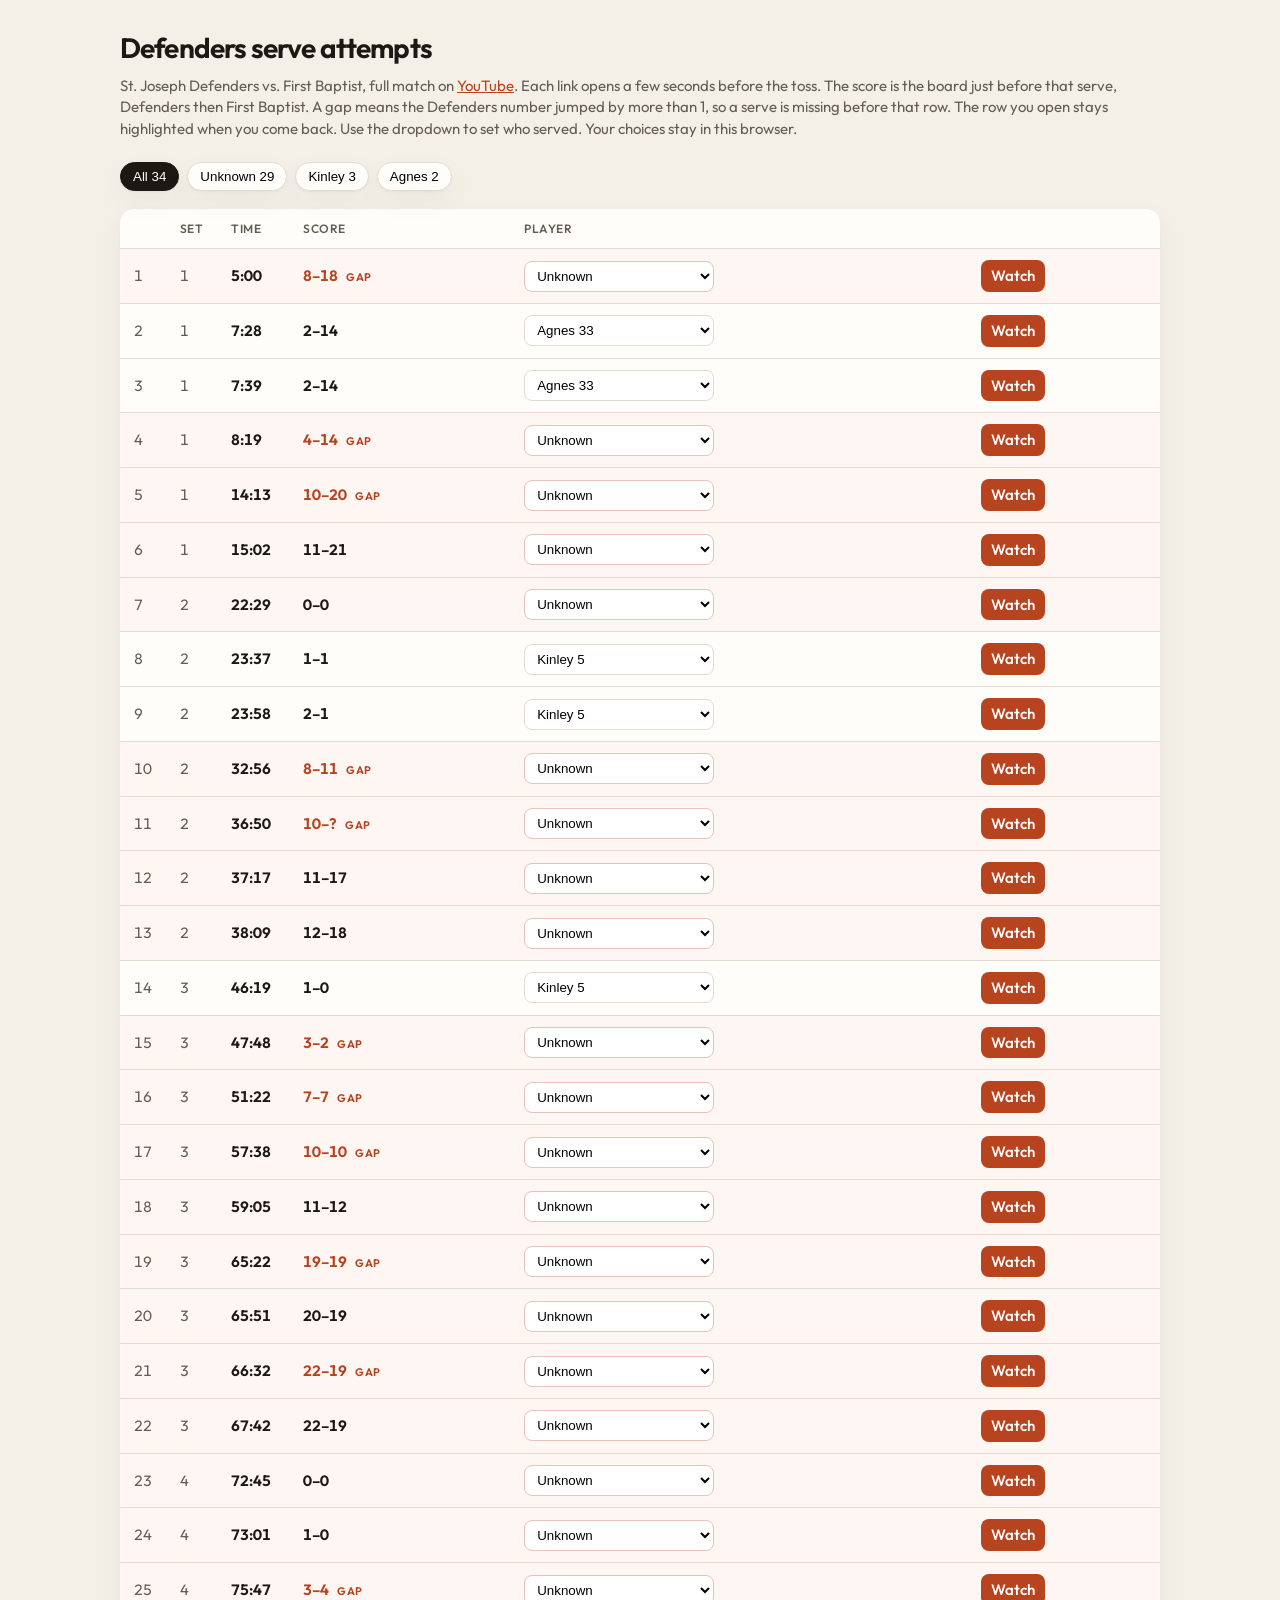
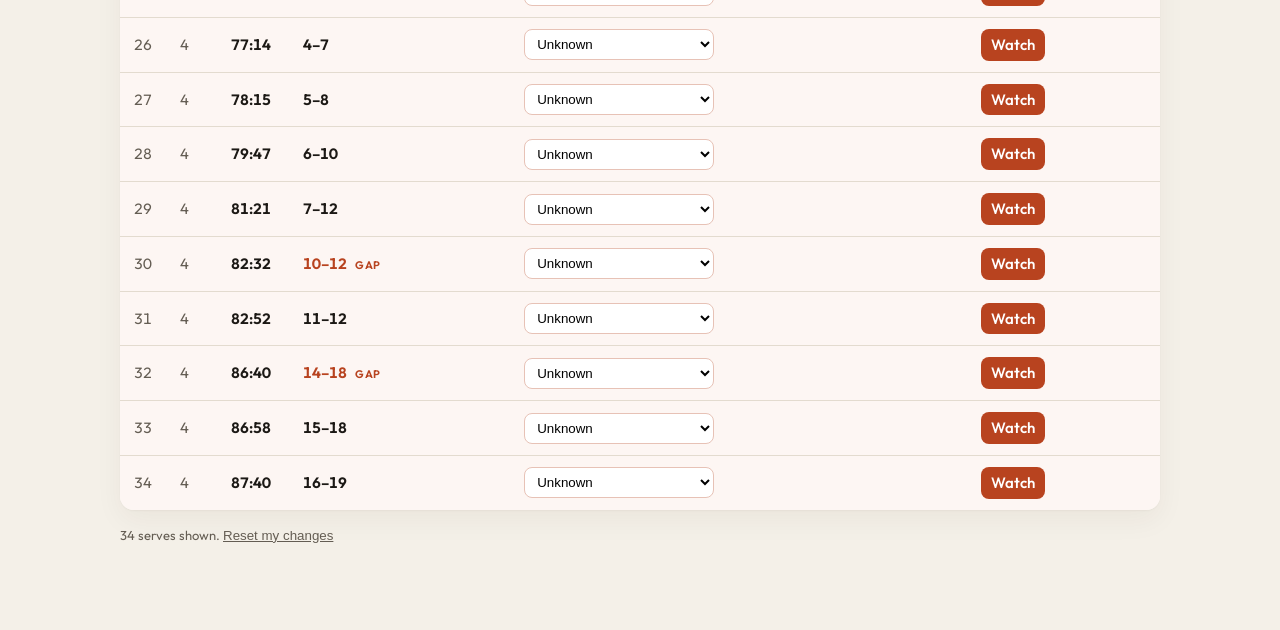
==== serve-review.html @ 4e6e4ba3 "Add a local page for reviewing Defenders serves in the First Baptist video. Co-authored-by: Cursor <" ====
<!DOCTYPE html>
<html lang="en">
<head>
  <meta charset="utf-8">
  <meta name="viewport" content="width=device-width, initial-scale=1">
  <title>Defenders serves — First Baptist video</title>
  <link rel="preconnect" href="https://fonts.googleapis.com">
  <link href="https://fonts.googleapis.com/css2?family=Outfit:wght@400;560;650&display=swap" rel="stylesheet">
  <style>
    :root {
      --bg: #f4f0e8;
      --ink: #1c1915;
      --muted: #645d53;
      --line: #e3dbcf;
      --card: #fffdf9;
      --accent: #b8431f;
      --accent-soft: #f8ece6;
      --shadow: 0 1px 2px rgba(50, 36, 18, 0.04), 0 10px 28px rgba(50, 36, 18, 0.05);
      --sans: "Outfit", "Segoe UI", sans-serif;
    }
    * { box-sizing: border-box; }
    body {
      margin: 0;
      background: var(--bg);
      color: var(--ink);
      font-family: var(--sans);
      font-size: 15px;
      line-height: 1.45;
    }
    .page { max-width: 1080px; margin: 0 auto; padding: 28px 20px 72px; }
    h1 { font-size: 28px; font-weight: 650; letter-spacing: -0.03em; margin: 0 0 6px; }
    .sub { color: var(--muted); margin: 0 0 22px; }
    .sub a { color: var(--accent); }
    .counts { display: flex; flex-wrap: wrap; gap: 8px; margin-bottom: 18px; }
    .counts button {
      border: 1px solid var(--line);
      background: var(--card);
      border-radius: 999px;
      padding: 6px 12px;
      cursor: pointer;
      box-shadow: var(--shadow);
    }
    .counts button.on { background: var(--ink); color: #fff; border-color: var(--ink); }
    .counts button.unknown.on { background: var(--accent); border-color: var(--accent); }
    table {
      width: 100%;
      border-collapse: collapse;
      background: var(--card);
      border-radius: 14px;
      overflow: hidden;
      box-shadow: var(--shadow);
    }
    th, td { text-align: left; padding: 11px 14px; border-bottom: 1px solid var(--line); }
    th { font-size: 12px; letter-spacing: 0.04em; text-transform: uppercase; color: var(--muted); font-weight: 560; }
    tr:last-child td { border-bottom: 0; }
    tr.unknown { background: #fdf6f3; }
    tr.current { background: #f6d5c8; }
    tr.current td:first-child { box-shadow: inset 6px 0 0 var(--accent); }
    tr.current td.time::after {
      content: "Last watched";
      display: block;
      margin-top: 2px;
      font-size: 11px;
      font-weight: 650;
      letter-spacing: 0.04em;
      text-transform: uppercase;
      color: var(--accent);
    }
    select {
      border: 1px solid var(--line);
      background: #fff;
      border-radius: 8px;
      padding: 6px 8px;
      min-width: 190px;
    }
    tr.unknown select { border-color: #e7c2b6; }
    button.textbtn {
      border: 0;
      background: none;
      color: var(--muted);
      cursor: pointer;
      padding: 0;
      text-decoration: underline;
    }
    a.watch {
      display: inline-block;
      background: var(--accent);
      color: #fff;
      text-decoration: none;
      border-radius: 8px;
      padding: 5px 10px;
      font-weight: 560;
    }
    a.watch:hover { filter: brightness(1.05); }
    .note { color: var(--muted); font-size: 13px; margin-top: 16px; }
    td.num { font-variant-numeric: tabular-nums; color: var(--muted); width: 42px; }
    td.time, td.score, td.set { font-variant-numeric: tabular-nums; }
    td.time { font-weight: 650; width: 72px; }
    td.set { width: 48px; color: var(--muted); }
    td.score { font-weight: 650; white-space: nowrap; }
    tr.gap td.score { color: var(--accent); }
    tr.gap td.score::after {
      content: "gap";
      display: inline-block;
      margin-left: 8px;
      font-size: 11px;
      font-weight: 650;
      letter-spacing: 0.04em;
      text-transform: uppercase;
    }
  </style>
</head>
<body>
  <div class="page">
    <h1>Defenders serve attempts</h1>
    <p class="sub">St. Joseph Defenders vs. First Baptist, full match on <a href="https://youtu.be/0fgfPJ3AD_M">YouTube</a>. Each link opens a few seconds before the toss. The score is the board just before that serve, Defenders then First Baptist. A gap means the Defenders number jumped by more than 1, so a serve is missing before that row. The row you open stays highlighted when you come back. Use the dropdown to set who served. Your choices stay in this browser.</p>
    <div class="counts" id="counts"></div>
    <table>
      <thead>
        <tr><th></th><th>Set</th><th>Time</th><th>Score</th><th>Player</th><th></th></tr>
      </thead>
      <tbody id="rows"></tbody>
    </table>
    <p class="note"><span id="showing"></span> <button type="button" class="textbtn" id="reset">Reset my changes</button></p>
  </div>
  <script>
    const NAMES = {
      "11": "Shiloh", "33": "Agnes", "4": "Anna", "42": "Nataly", "27": "Tea",
      "12": "Annabelle", "22": "Corena", "13": "Cora", "10": "Bridget",
      "40": "Piper", "7": "Elena", "17": "Addy", "5": "Kinley"
    };
    // t is the toss/contact second. link opens 4 seconds earlier.
    // t, jersey, note, set, defenders score, opponent score (null if blocked)
    const SERVES = [
      [300, "", "not confirmed", 1, 8, 18],
      [448, "33", "confirmed", 1, 2, 14],
      [459, "33", "confirmed", 1, 2, 14],
      [499, "", "not confirmed", 1, 4, 14],
      [853, "", "not confirmed", 1, 10, 20],
      [902, "", "not confirmed", 1, 11, 21],
      [1349, "", "not confirmed", 2, 0, 0],
      [1417, "5", "front, after the serve", 2, 1, 1],
      [1438, "5", "front, after the serve", 2, 2, 1],
      [1976, "", "not confirmed", 2, 8, 11],
      [2210, "", "not confirmed", 2, 10, null],
      [2237, "", "not confirmed", 2, 11, 17],
      [2289, "", "not confirmed", 2, 12, 18],
      [2779, "5", "confirmed", 3, 1, 0],
      [2868, "", "not confirmed", 3, 3, 2],
      [3082, "", "not confirmed", 3, 7, 7],
      [3458, "", "not confirmed", 3, 10, 10],
      [3545, "", "not confirmed", 3, 11, 12],
      [3922, "", "not confirmed", 3, 19, 19],
      [3951, "", "not confirmed", 3, 20, 19],
      [3992, "", "not confirmed", 3, 22, 19],
      [4062, "", "not confirmed", 3, 22, 19],
      [4365, "", "not confirmed", 4, 0, 0],
      [4381, "", "not confirmed", 4, 1, 0],
      [4547, "", "not confirmed", 4, 3, 4],
      [4634, "", "not confirmed", 4, 4, 7],
      [4695, "", "not confirmed", 4, 5, 8],
      [4787, "", "not confirmed", 4, 6, 10],
      [4881, "", "not confirmed", 4, 7, 12],
      [4952, "", "not confirmed", 4, 10, 12],
      [4972, "", "not confirmed", 4, 11, 12],
      [5200, "", "not confirmed", 4, 14, 18],
      [5218, "", "not confirmed", 4, 15, 18],
      [5260, "", "not confirmed", 4, 16, 19]
    ];

    function clock(t) {
      const m = Math.floor(t / 60);
      const s = t % 60;
      return m + ":" + String(s).padStart(2, "0");
    }
    function link(t) {
      const start = Math.max(0, t - 4);
      return "https://www.youtube.com/watch?v=0fgfPJ3AD_M&t=" + start + "s";
    }

    const STORE = "vball-serves-0fgfPJ3AD_M";
    const LAST = "vball-serves-last-0fgfPJ3AD_M";
    let lastWatched = null;
    const PLAYER_KEYS = Object.keys(NAMES).sort((a, b) => NAMES[a].localeCompare(NAMES[b]));
    let filter = "all";
    const counts = document.getElementById("counts");
    const rows = document.getElementById("rows");

    function loadSaved() {
      try {
        const saved = JSON.parse(localStorage.getItem(STORE) || "null");
        if (!saved) return;
        SERVES.forEach((row) => {
          const key = String(row[0]);
          if (Object.prototype.hasOwnProperty.call(saved, key)) row[1] = saved[key] || "";
        });
      } catch (err) {}
    }

    function save() {
      const saved = {};
      SERVES.forEach(([t, num]) => { saved[String(t)] = num || ""; });
      localStorage.setItem(STORE, JSON.stringify(saved));
    }

    function tally() {
      const map = {};
      SERVES.forEach(([, num]) => {
        const key = num || "?";
        map[key] = (map[key] || 0) + 1;
      });
      return map;
    }

    function playerSelect(t, num) {
      const options = ['<option value="">Unknown</option>'].concat(PLAYER_KEYS.map((k) =>
        '<option value="' + k + '"' + (k === num ? " selected" : "") + ">" +
        NAMES[k] + " " + k + "</option>"
      ));
      return '<select data-t="' + t + '" aria-label="Who served at ' + clock(t) + '">' +
        options.join("") + "</select>";
    }

    function renderCounts() {
      const map = tally();
      const keys = Object.keys(map).sort((a, b) => map[b] - map[a] || a - b);
      const buttons = [{ id: "all", label: "All " + SERVES.length }];
      keys.forEach((k) => {
        const name = k === "?" ? "Unknown" : NAMES[k] || ("#" + k);
        buttons.push({ id: k, label: name + " " + map[k], unknown: k === "?" });
      });
      if (!map["?"]) buttons.push({ id: "?", label: "Unknown 0", unknown: true });
      counts.innerHTML = buttons.map((b) =>
        '<button type="button" data-id="' + b.id + '" class="' +
        (b.id === filter ? "on" : "") + (b.unknown ? " unknown" : "") + '">' +
        b.label + "</button>"
      ).join("");
      counts.querySelectorAll("button").forEach((btn) => {
        btn.addEventListener("click", () => {
          filter = btn.dataset.id;
          render();
        });
      });
    }

    function shownNote() {
      const shown = rows.querySelectorAll("tr").length;
      document.getElementById("showing").textContent =
        shown + (shown === 1 ? " serve" : " serves") + " shown.";
    }

    function scoreText(us, them) {
      return us + "–" + (them == null ? "?" : them);
    }

    function missedBefore(index) {
      const row = SERVES[index];
      let prev = null;
      for (let i = index - 1; i >= 0; i--) {
        if (SERVES[i][3] === row[3]) { prev = SERVES[i]; break; }
      }
      if (!prev) return row[4] > 1;
      return row[4] > prev[4] + 1;
    }

    function renderRows() {
      const list = SERVES
        .map((row, i) => [row, i])
        .filter(([[, num]]) => filter === "all" || (num || "?") === filter);
      rows.innerHTML = list.map(([[t, num, , set, us, them], i]) => {
        const classes = [];
        if (!num) classes.push("unknown");
        if (t === lastWatched) classes.push("current");
        if (missedBefore(i)) classes.push("gap");
        return "<tr data-t=\"" + t + "\" class=\"" + classes.join(" ") + "\">" +
          "<td class=\"num\">" + (i + 1) + "</td>" +
          "<td class=\"set\">" + set + "</td>" +
          "<td class=\"time\">" + clock(t) + "</td>" +
          "<td class=\"score\">" + scoreText(us, them) + "</td>" +
          "<td>" + playerSelect(t, num) + "</td>" +
          "<td><a class=\"watch\" target=\"_blank\" rel=\"noopener\" href=\"" + link(t) + "\">Watch</a></td>" +
          "</tr>";
      }).join("");
      shownNote();
    }

    function scrollToCurrent() {
      if (!lastWatched) return;
      let tr = rows.querySelector('tr[data-t="' + lastWatched + '"]');
      if (!tr) {
        filter = "all";
        render();
        tr = rows.querySelector('tr[data-t="' + lastWatched + '"]');
      }
      if (tr) tr.scrollIntoView({ block: "center" });
    }

    function markWatched(t) {
      lastWatched = t;
      localStorage.setItem(LAST, String(t));
      rows.querySelectorAll("tr.current").forEach((tr) => tr.classList.remove("current"));
      const tr = rows.querySelector('tr[data-t="' + t + '"]');
      if (!tr) return;
      tr.classList.add("current");
      tr.scrollIntoView({ block: "center", behavior: "smooth" });
    }

    rows.addEventListener("click", (event) => {
      const link = event.target.closest("a.watch");
      if (!link) return;
      const tr = link.closest("tr");
      if (tr) markWatched(Number(tr.dataset.t));
    });

    document.addEventListener("visibilitychange", () => {
      if (document.visibilityState === "visible") scrollToCurrent();
    });

    rows.addEventListener("change", (event) => {
      const sel = event.target;
      if (!sel || sel.tagName !== "SELECT") return;
      const t = Number(sel.dataset.t);
      const row = SERVES.find((serve) => serve[0] === t);
      if (!row) return;
      row[1] = sel.value;
      save();
      const tr = sel.closest("tr");
      tr.classList.toggle("unknown", !sel.value);
      renderCounts();
      if (filter !== "all" && (sel.value || "?") !== filter) tr.remove();
      shownNote();
    });

    document.getElementById("reset").addEventListener("click", () => {
      localStorage.removeItem(STORE);
      location.reload();
    });

    function render() {
      renderCounts();
      renderRows();
    }
    loadSaved();
    lastWatched = Number(localStorage.getItem(LAST) || "") || null;
    render();
    scrollToCurrent();
  </script>
</body>
</html>
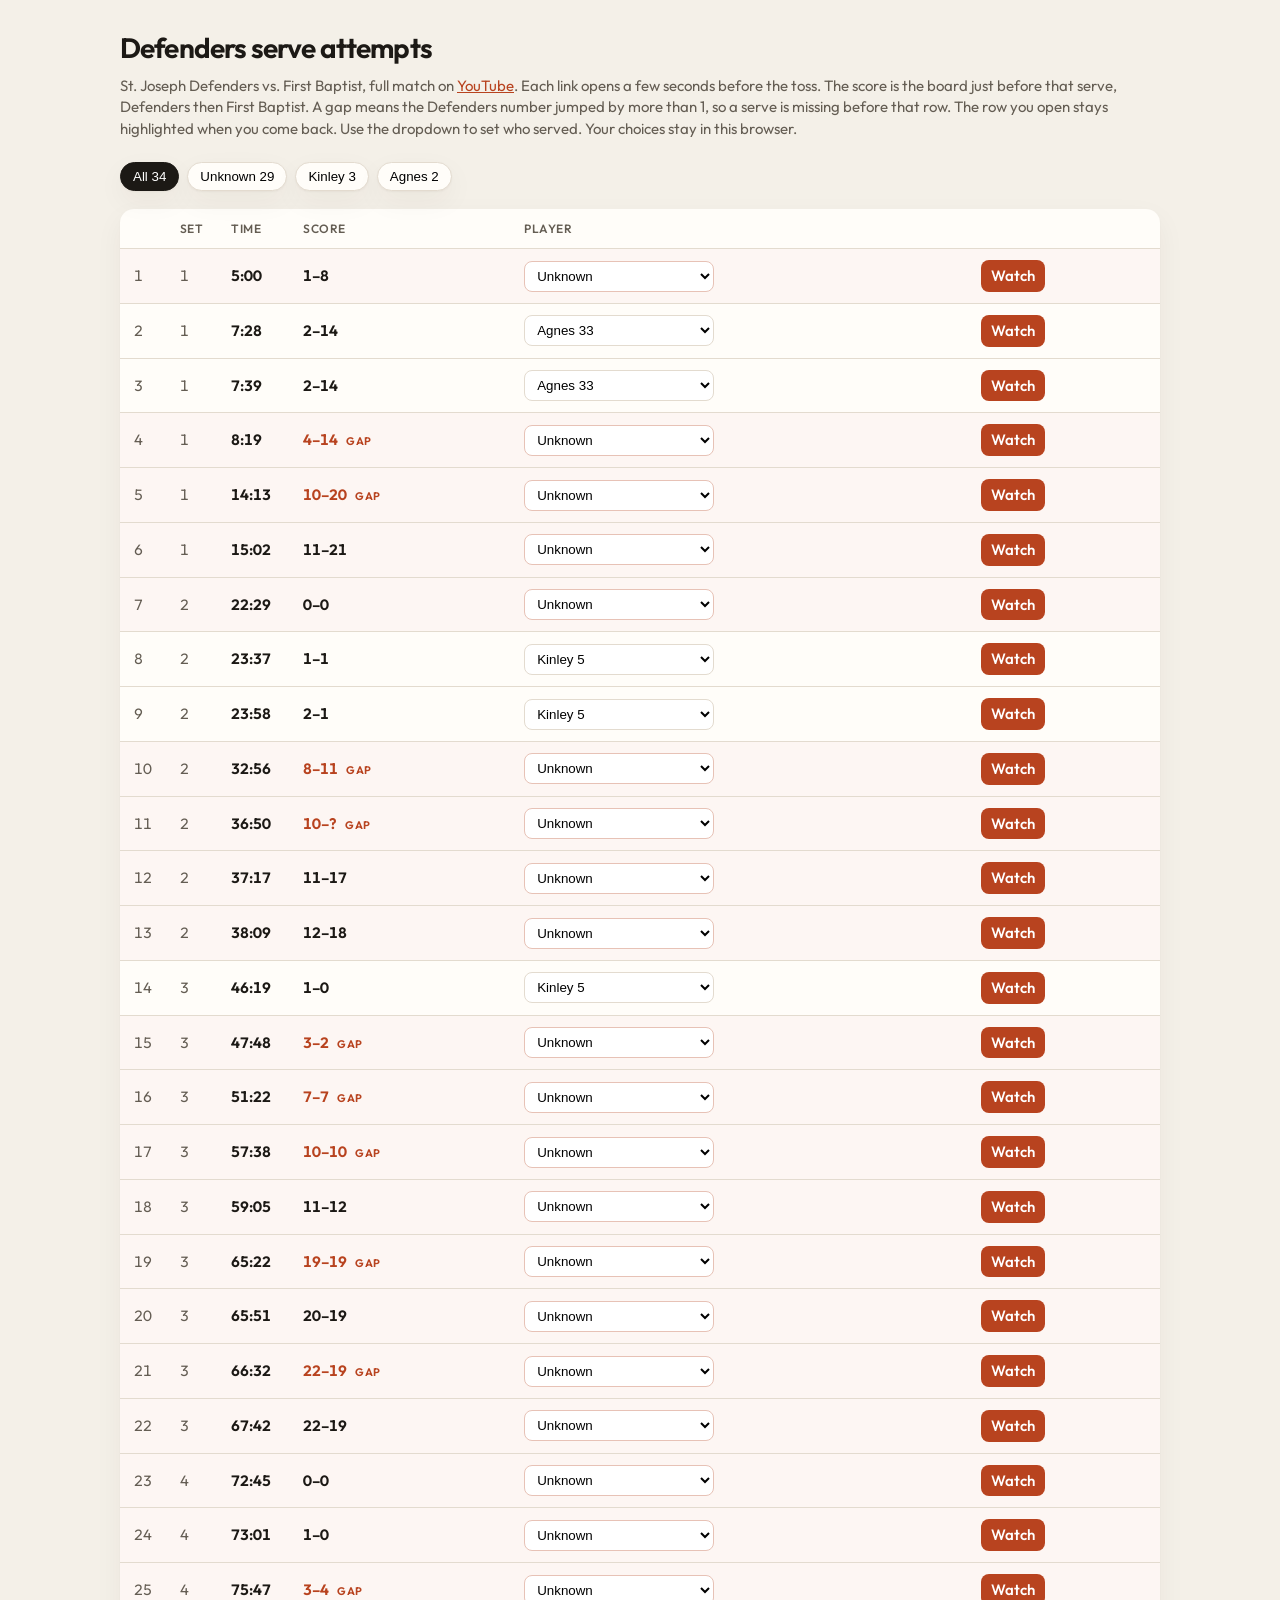
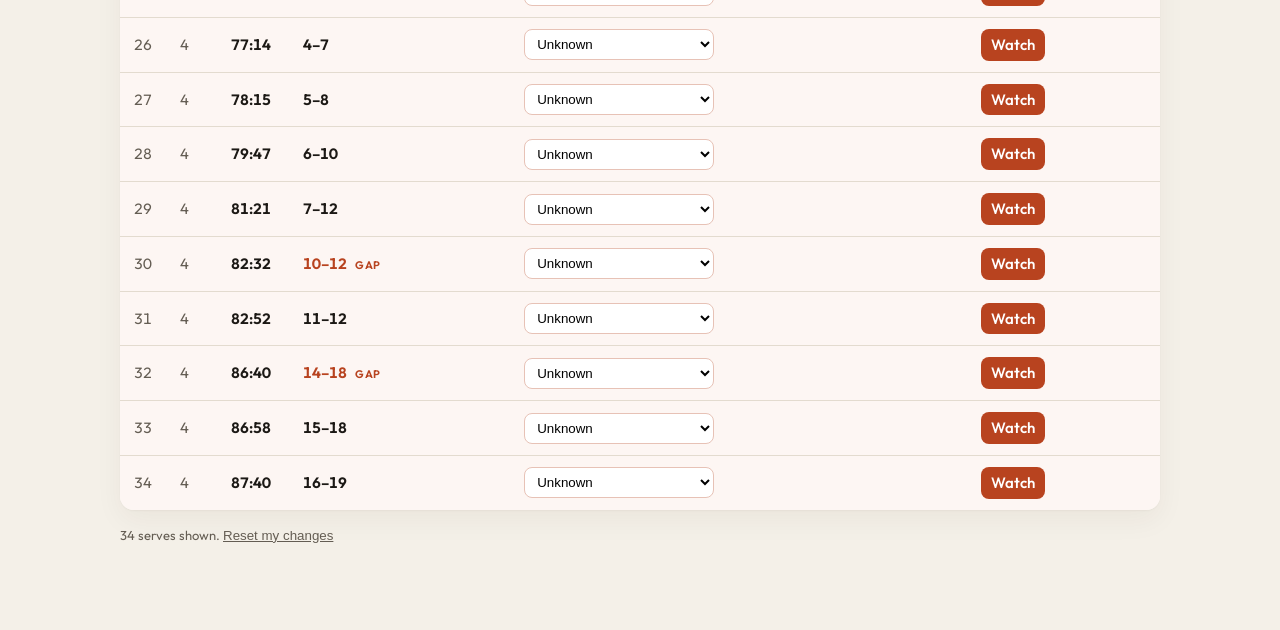
==== commit d43ea62f: "Correct the first Defenders serve to a 1-8 score. Co-authored-by: Cursor <cursoragent@cursor.com>" ====
--- a/serve-review.html
+++ b/serve-review.html
@@ -132,7 +132,7 @@
     // t is the toss/contact second. link opens 4 seconds earlier.
     // t, jersey, note, set, defenders score, opponent score (null if blocked)
     const SERVES = [
-      [300, "", "not confirmed", 1, 8, 18],
+      [300, "", "not confirmed", 1, 1, 8],
       [448, "33", "confirmed", 1, 2, 14],
       [459, "33", "confirmed", 1, 2, 14],
       [499, "", "not confirmed", 1, 4, 14],
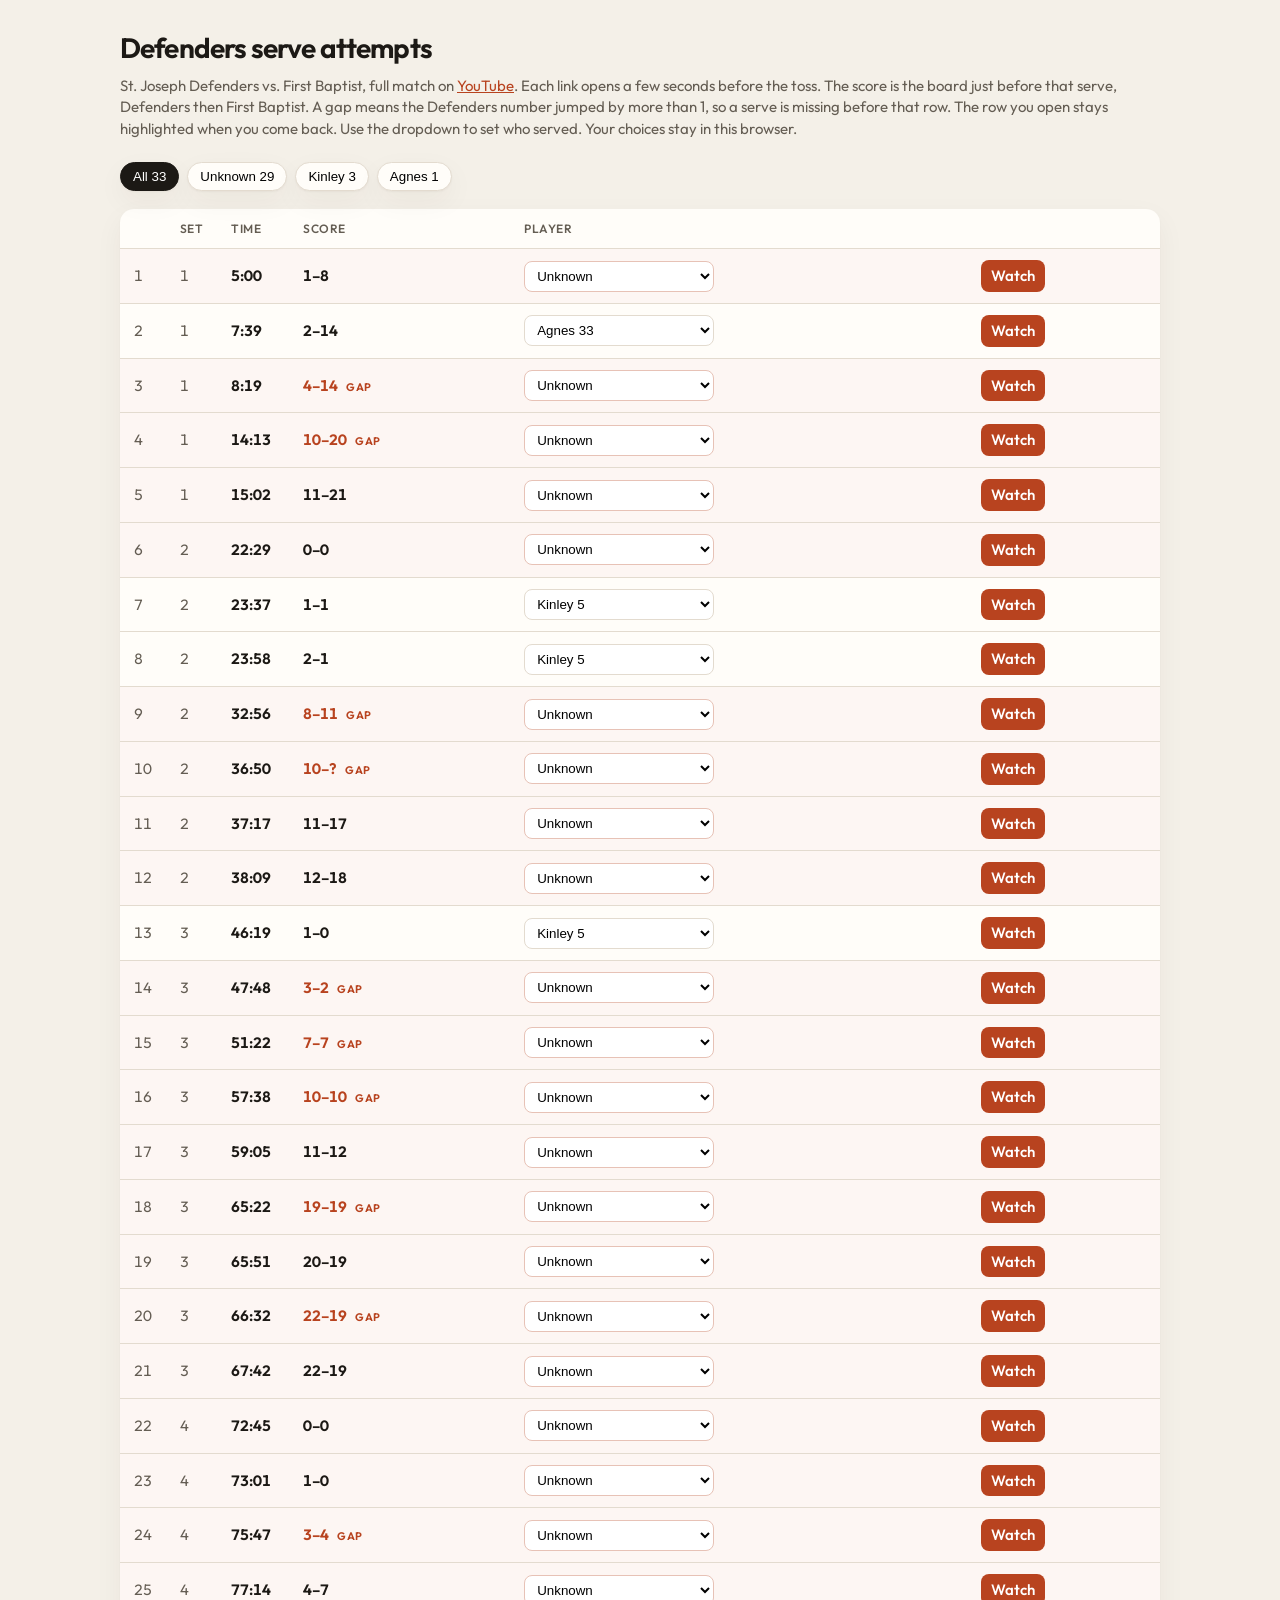
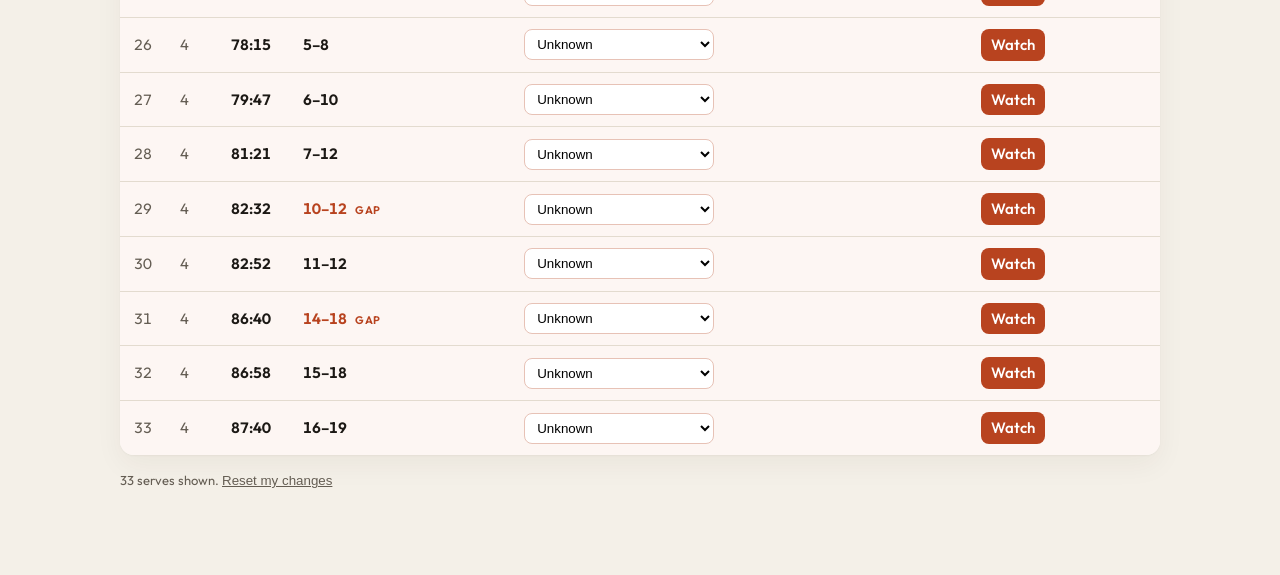
==== commit 6c1105d1: "Drop the 7:28 row that is not a serve. Co-authored-by: Cursor <cursoragent@cursor.com>" ====
--- a/serve-review.html
+++ b/serve-review.html
@@ -133,7 +133,6 @@
     // t, jersey, note, set, defenders score, opponent score (null if blocked)
     const SERVES = [
       [300, "", "not confirmed", 1, 1, 8],
-      [448, "33", "confirmed", 1, 2, 14],
       [459, "33", "confirmed", 1, 2, 14],
       [499, "", "not confirmed", 1, 4, 14],
       [853, "", "not confirmed", 1, 10, 20],
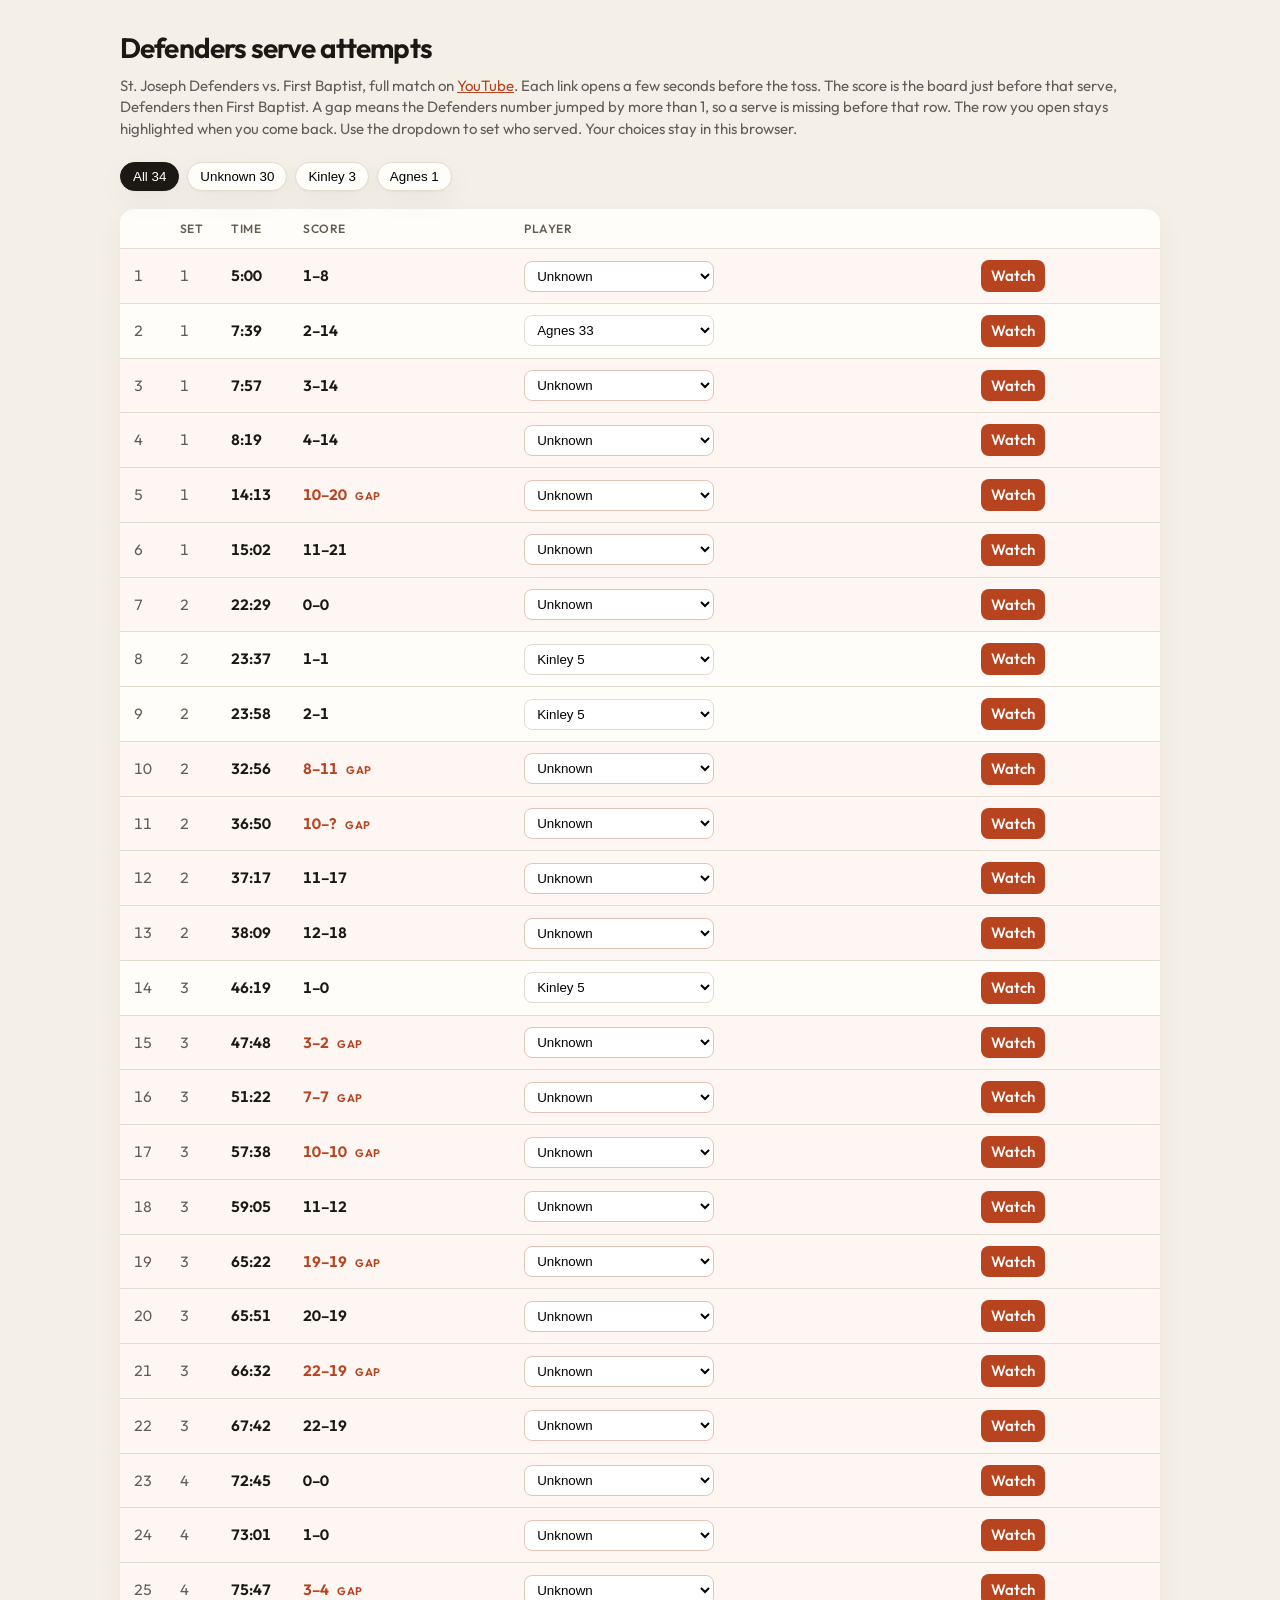
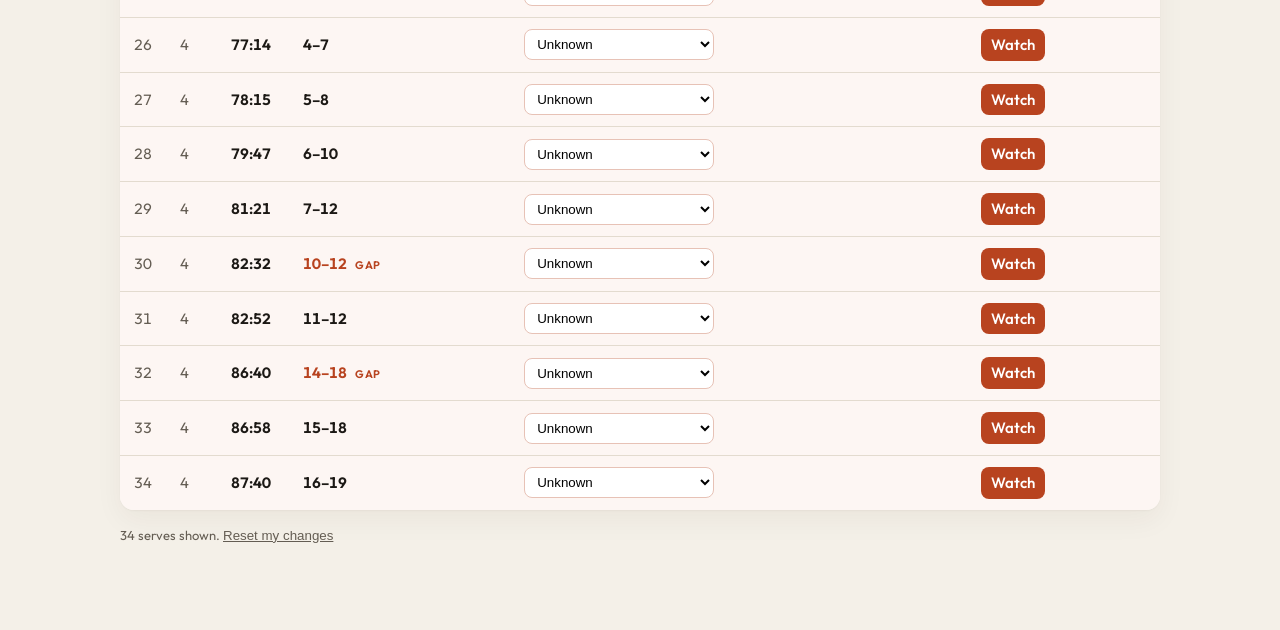
==== commit c1cab8b6: "Add the 7:57 Defenders serve that was cropped off the left edge. Co-authored-by: Cursor <cursoragent" ====
--- a/serve-review.html
+++ b/serve-review.html
@@ -134,6 +134,7 @@
     const SERVES = [
       [300, "", "not confirmed", 1, 1, 8],
       [459, "33", "confirmed", 1, 2, 14],
+      [477, "", "not confirmed", 1, 3, 14],
       [499, "", "not confirmed", 1, 4, 14],
       [853, "", "not confirmed", 1, 10, 20],
       [902, "", "not confirmed", 1, 11, 21],
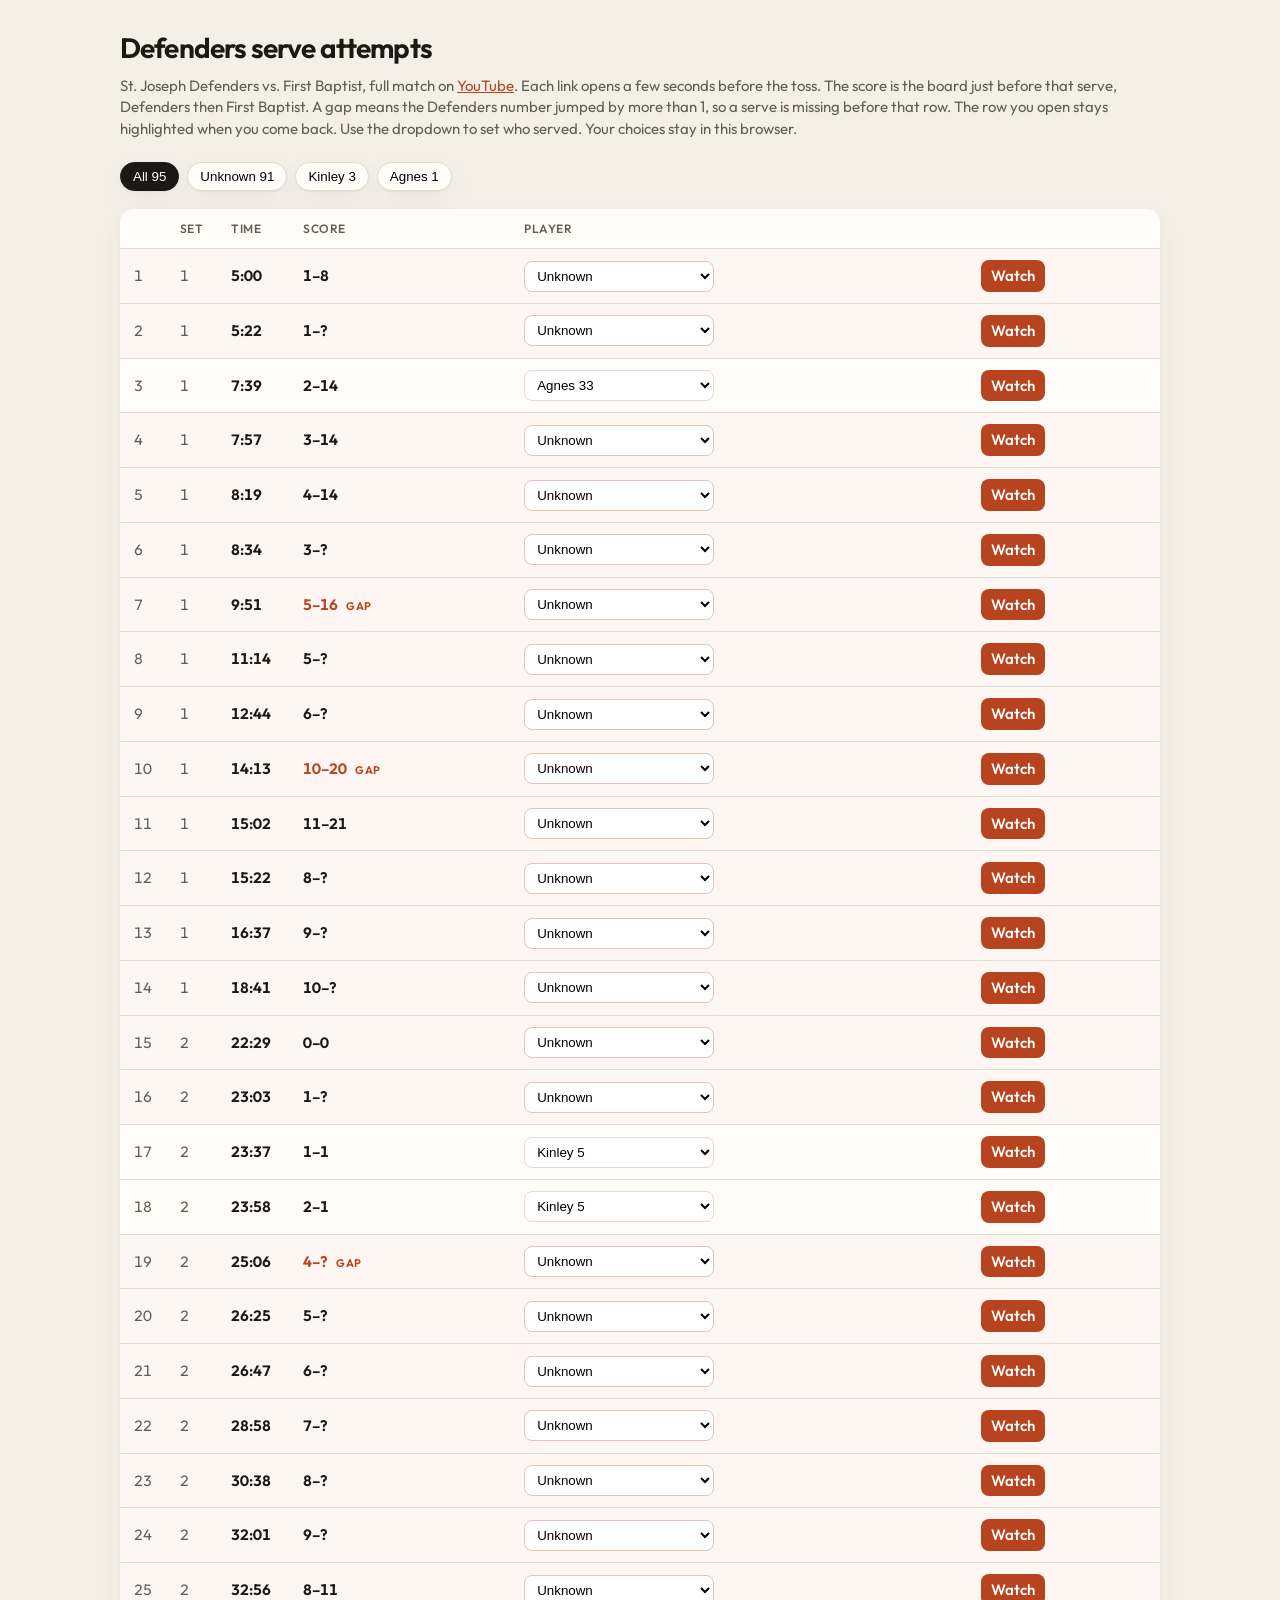
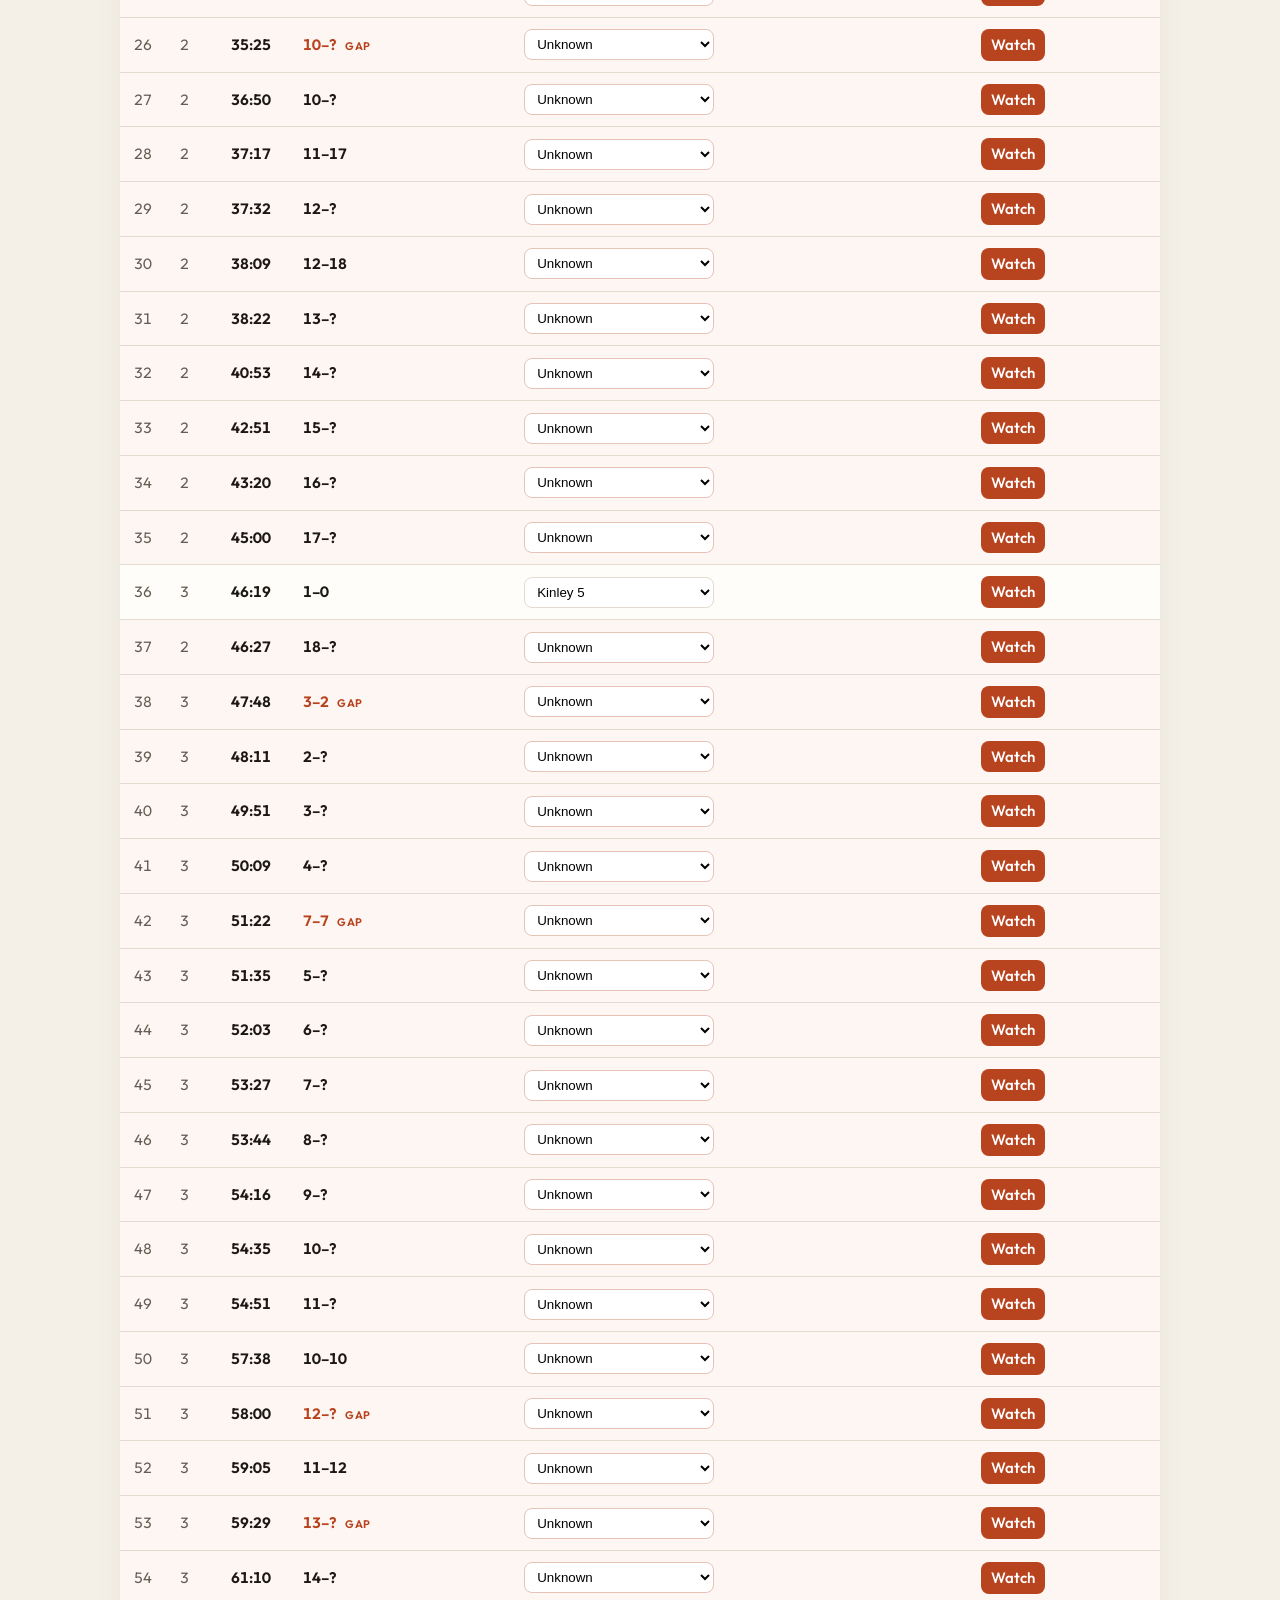
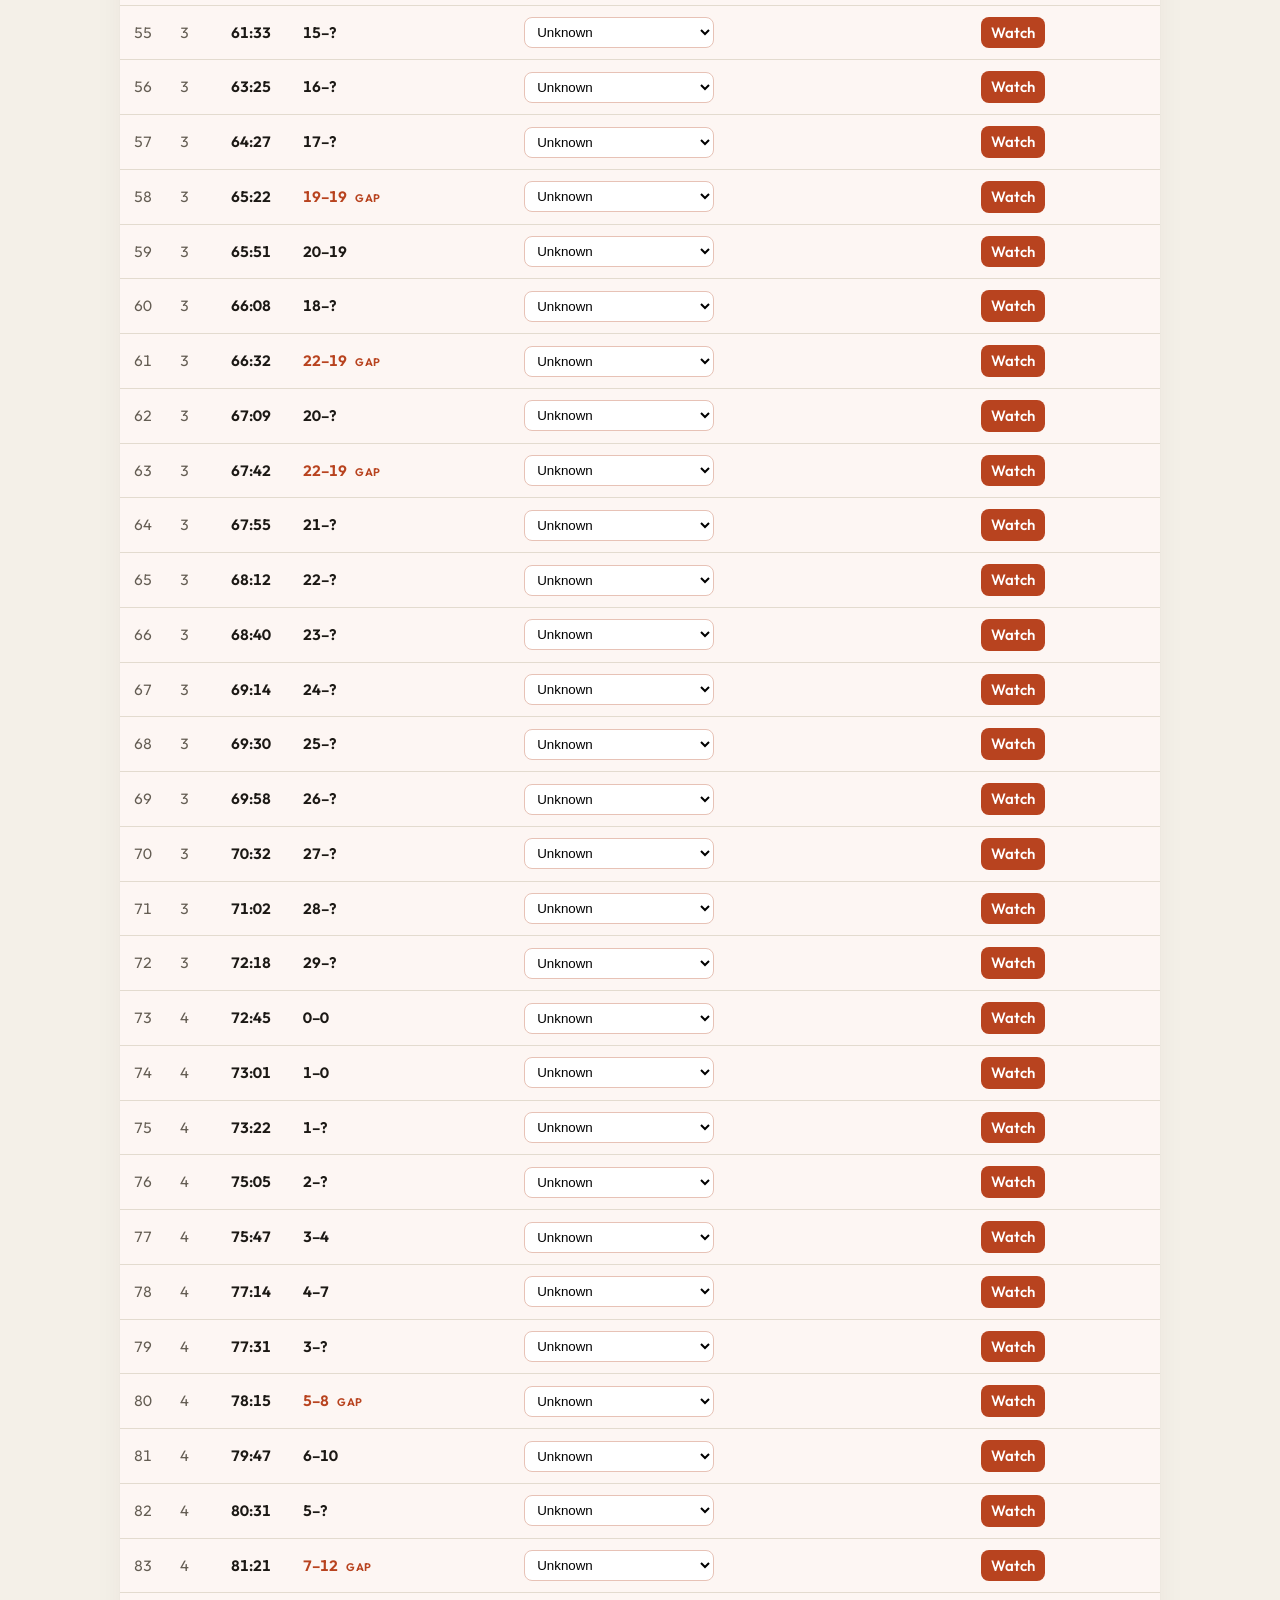
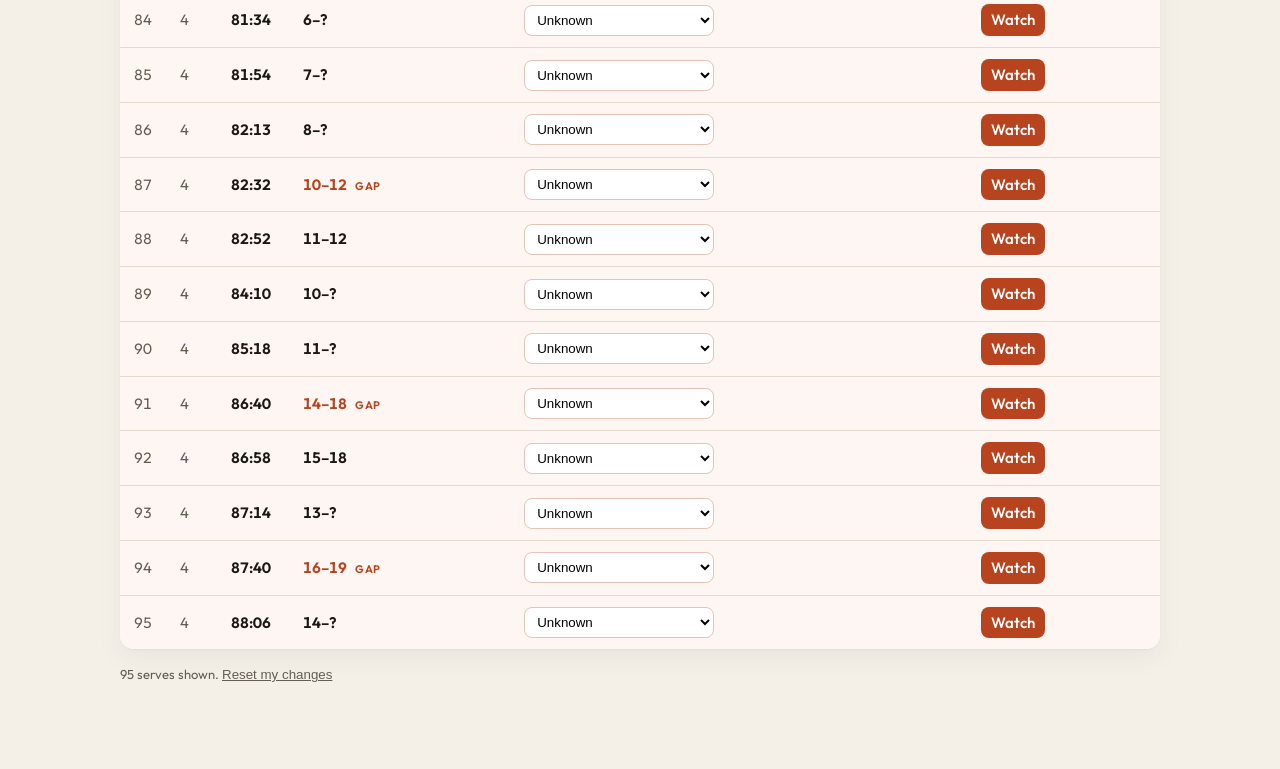
==== commit dcf6b55e: "Expand the serve list from full-match Defenders scoreboard increments. Co-authored-by: Cursor <curso" ====
--- a/serve-review.html
+++ b/serve-review.html
@@ -133,39 +133,100 @@
     // t, jersey, note, set, defenders score, opponent score (null if blocked)
     const SERVES = [
       [300, "", "not confirmed", 1, 1, 8],
+      [322, "", "scoreboard", 1, 1, null],
       [459, "33", "confirmed", 1, 2, 14],
       [477, "", "not confirmed", 1, 3, 14],
       [499, "", "not confirmed", 1, 4, 14],
+      [514, "", "scoreboard", 1, 3, null],
+      [591, "", "scoreboard", 1, 5, 16],
+      [674, "", "scoreboard", 1, 5, null],
+      [764, "", "scoreboard", 1, 6, null],
       [853, "", "not confirmed", 1, 10, 20],
       [902, "", "not confirmed", 1, 11, 21],
+      [922, "", "scoreboard", 1, 8, null],
+      [997, "", "scoreboard", 1, 9, null],
+      [1121, "", "scoreboard", 1, 10, null],
       [1349, "", "not confirmed", 2, 0, 0],
+      [1383, "", "scoreboard", 2, 1, null],
       [1417, "5", "front, after the serve", 2, 1, 1],
       [1438, "5", "front, after the serve", 2, 2, 1],
+      [1506, "", "scoreboard", 2, 4, null],
+      [1585, "", "scoreboard", 2, 5, null],
+      [1607, "", "scoreboard", 2, 6, null],
+      [1738, "", "scoreboard", 2, 7, null],
+      [1838, "", "scoreboard", 2, 8, null],
+      [1921, "", "scoreboard", 2, 9, null],
       [1976, "", "not confirmed", 2, 8, 11],
+      [2125, "", "scoreboard", 2, 10, null],
       [2210, "", "not confirmed", 2, 10, null],
       [2237, "", "not confirmed", 2, 11, 17],
+      [2252, "", "scoreboard", 2, 12, null],
       [2289, "", "not confirmed", 2, 12, 18],
+      [2302, "", "scoreboard", 2, 13, null],
+      [2453, "", "scoreboard", 2, 14, null],
+      [2571, "", "scoreboard", 2, 15, null],
+      [2600, "", "scoreboard", 2, 16, null],
+      [2700, "", "scoreboard", 2, 17, null],
       [2779, "5", "confirmed", 3, 1, 0],
+      [2787, "", "scoreboard", 2, 18, null],
       [2868, "", "not confirmed", 3, 3, 2],
+      [2891, "", "scoreboard", 3, 2, null],
+      [2991, "", "scoreboard", 3, 3, null],
+      [3009, "", "scoreboard", 3, 4, null],
       [3082, "", "not confirmed", 3, 7, 7],
+      [3095, "", "scoreboard", 3, 5, null],
+      [3123, "", "scoreboard", 3, 6, null],
+      [3207, "", "scoreboard", 3, 7, null],
+      [3224, "", "scoreboard", 3, 8, null],
+      [3256, "", "scoreboard", 3, 9, null],
+      [3275, "", "scoreboard", 3, 10, null],
+      [3291, "", "scoreboard", 3, 11, null],
       [3458, "", "not confirmed", 3, 10, 10],
+      [3480, "", "scoreboard", 3, 12, null],
       [3545, "", "not confirmed", 3, 11, 12],
+      [3569, "", "scoreboard", 3, 13, null],
+      [3670, "", "scoreboard", 3, 14, null],
+      [3693, "", "scoreboard", 3, 15, null],
+      [3805, "", "scoreboard", 3, 16, null],
+      [3867, "", "scoreboard", 3, 17, null],
       [3922, "", "not confirmed", 3, 19, 19],
       [3951, "", "not confirmed", 3, 20, 19],
+      [3968, "", "scoreboard", 3, 18, null],
       [3992, "", "not confirmed", 3, 22, 19],
+      [4029, "", "scoreboard", 3, 20, null],
       [4062, "", "not confirmed", 3, 22, 19],
+      [4075, "", "scoreboard", 3, 21, null],
+      [4092, "", "scoreboard", 3, 22, null],
+      [4120, "", "scoreboard", 3, 23, null],
+      [4154, "", "scoreboard", 3, 24, null],
+      [4170, "", "scoreboard", 3, 25, null],
+      [4198, "", "scoreboard", 3, 26, null],
+      [4232, "", "scoreboard", 3, 27, null],
+      [4262, "", "scoreboard", 3, 28, null],
+      [4338, "", "scoreboard", 3, 29, null],
       [4365, "", "not confirmed", 4, 0, 0],
       [4381, "", "not confirmed", 4, 1, 0],
+      [4402, "", "scoreboard", 4, 1, null],
+      [4505, "", "scoreboard", 4, 2, null],
       [4547, "", "not confirmed", 4, 3, 4],
       [4634, "", "not confirmed", 4, 4, 7],
+      [4651, "", "scoreboard", 4, 3, null],
       [4695, "", "not confirmed", 4, 5, 8],
       [4787, "", "not confirmed", 4, 6, 10],
+      [4831, "", "scoreboard", 4, 5, null],
       [4881, "", "not confirmed", 4, 7, 12],
+      [4894, "", "scoreboard", 4, 6, null],
+      [4914, "", "scoreboard", 4, 7, null],
+      [4933, "", "scoreboard", 4, 8, null],
       [4952, "", "not confirmed", 4, 10, 12],
       [4972, "", "not confirmed", 4, 11, 12],
+      [5050, "", "scoreboard", 4, 10, null],
+      [5118, "", "scoreboard", 4, 11, null],
       [5200, "", "not confirmed", 4, 14, 18],
       [5218, "", "not confirmed", 4, 15, 18],
-      [5260, "", "not confirmed", 4, 16, 19]
+      [5234, "", "scoreboard", 4, 13, null],
+      [5260, "", "not confirmed", 4, 16, 19],
+      [5286, "", "scoreboard", 4, 14, null],
     ];
 
     function clock(t) {
